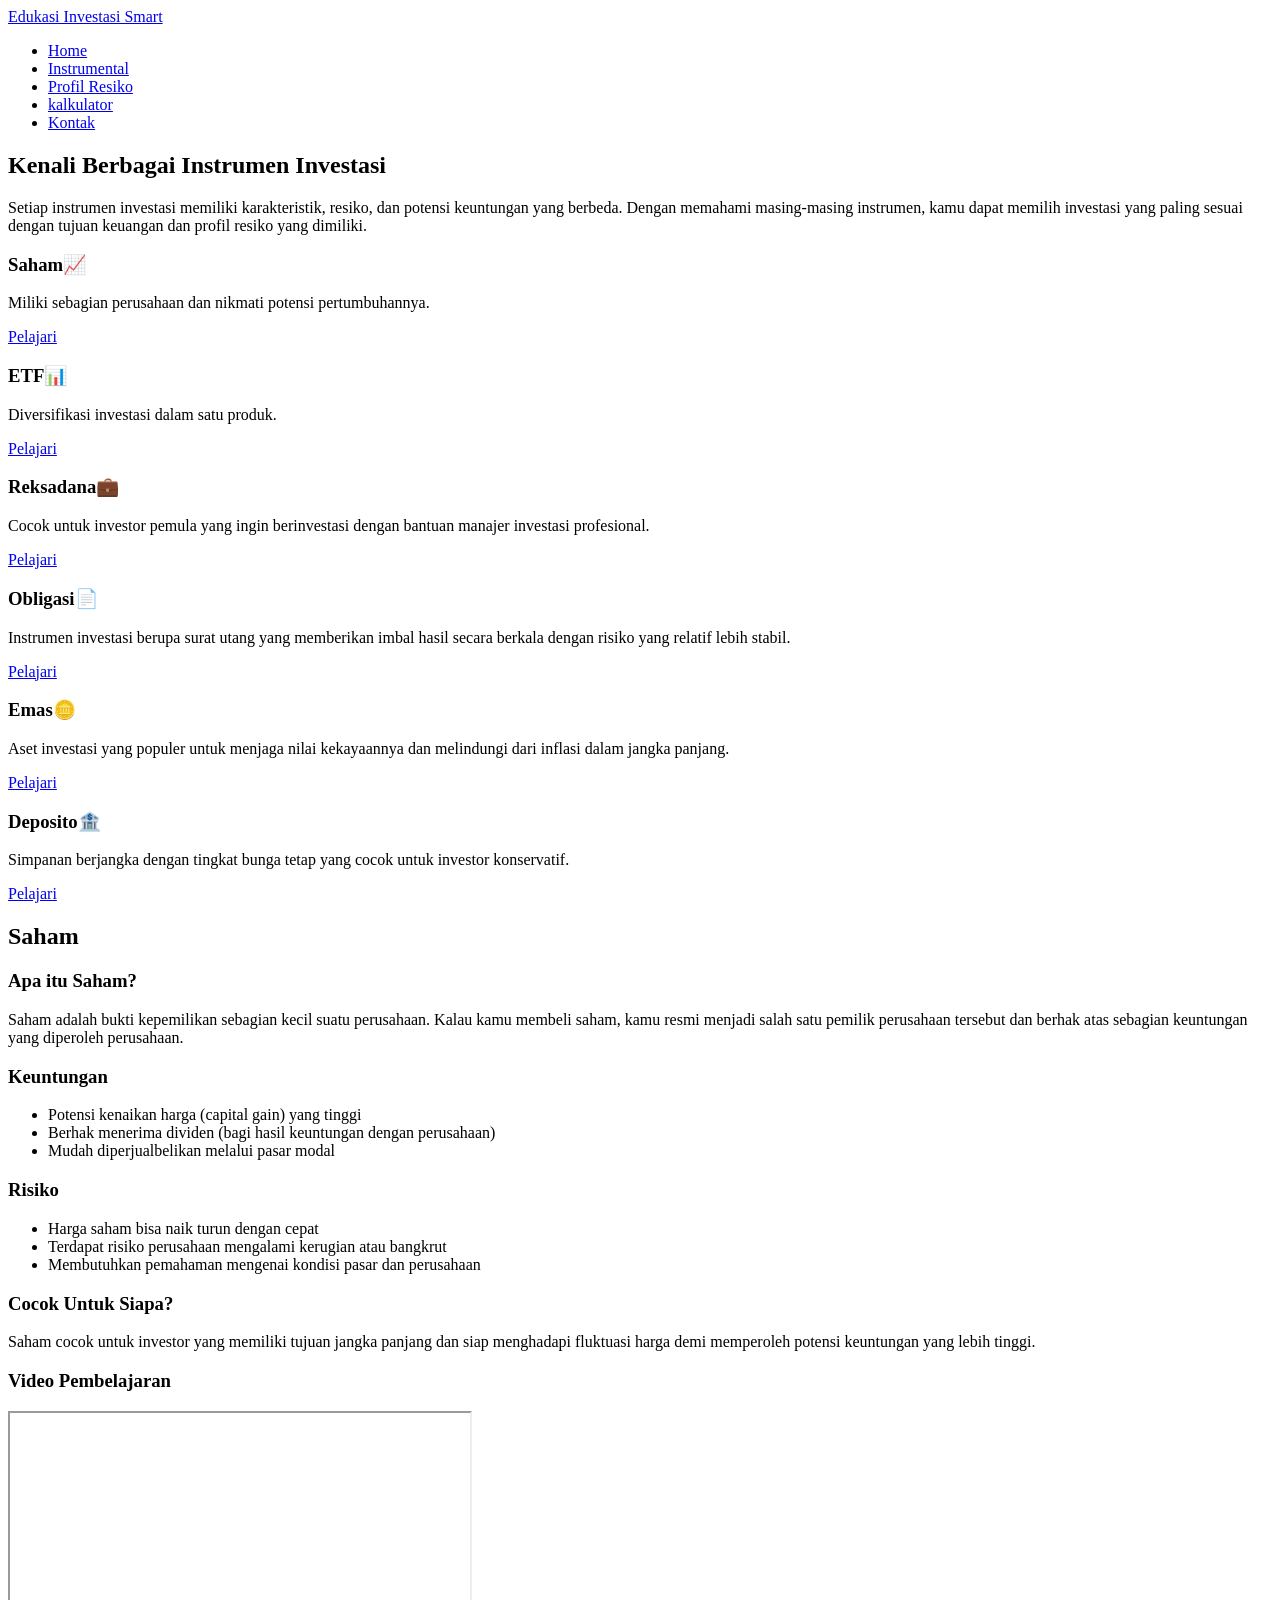
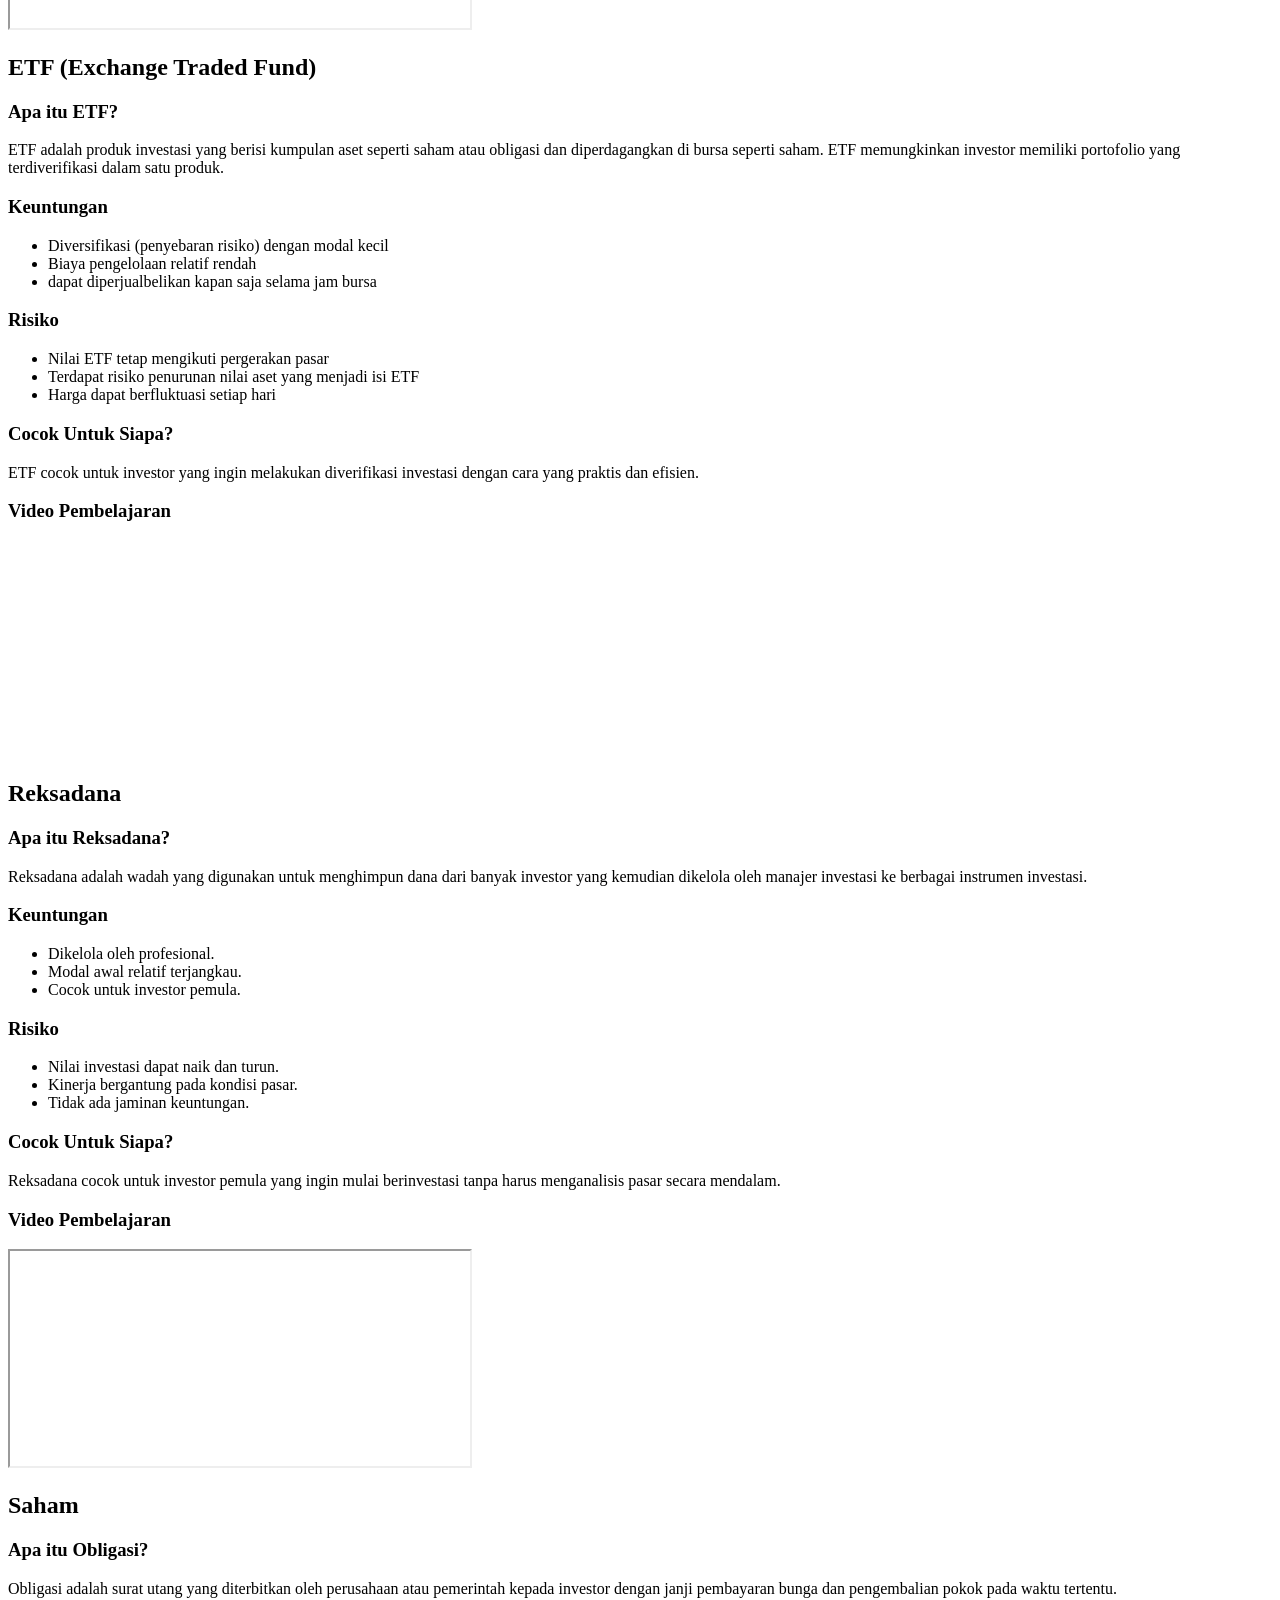
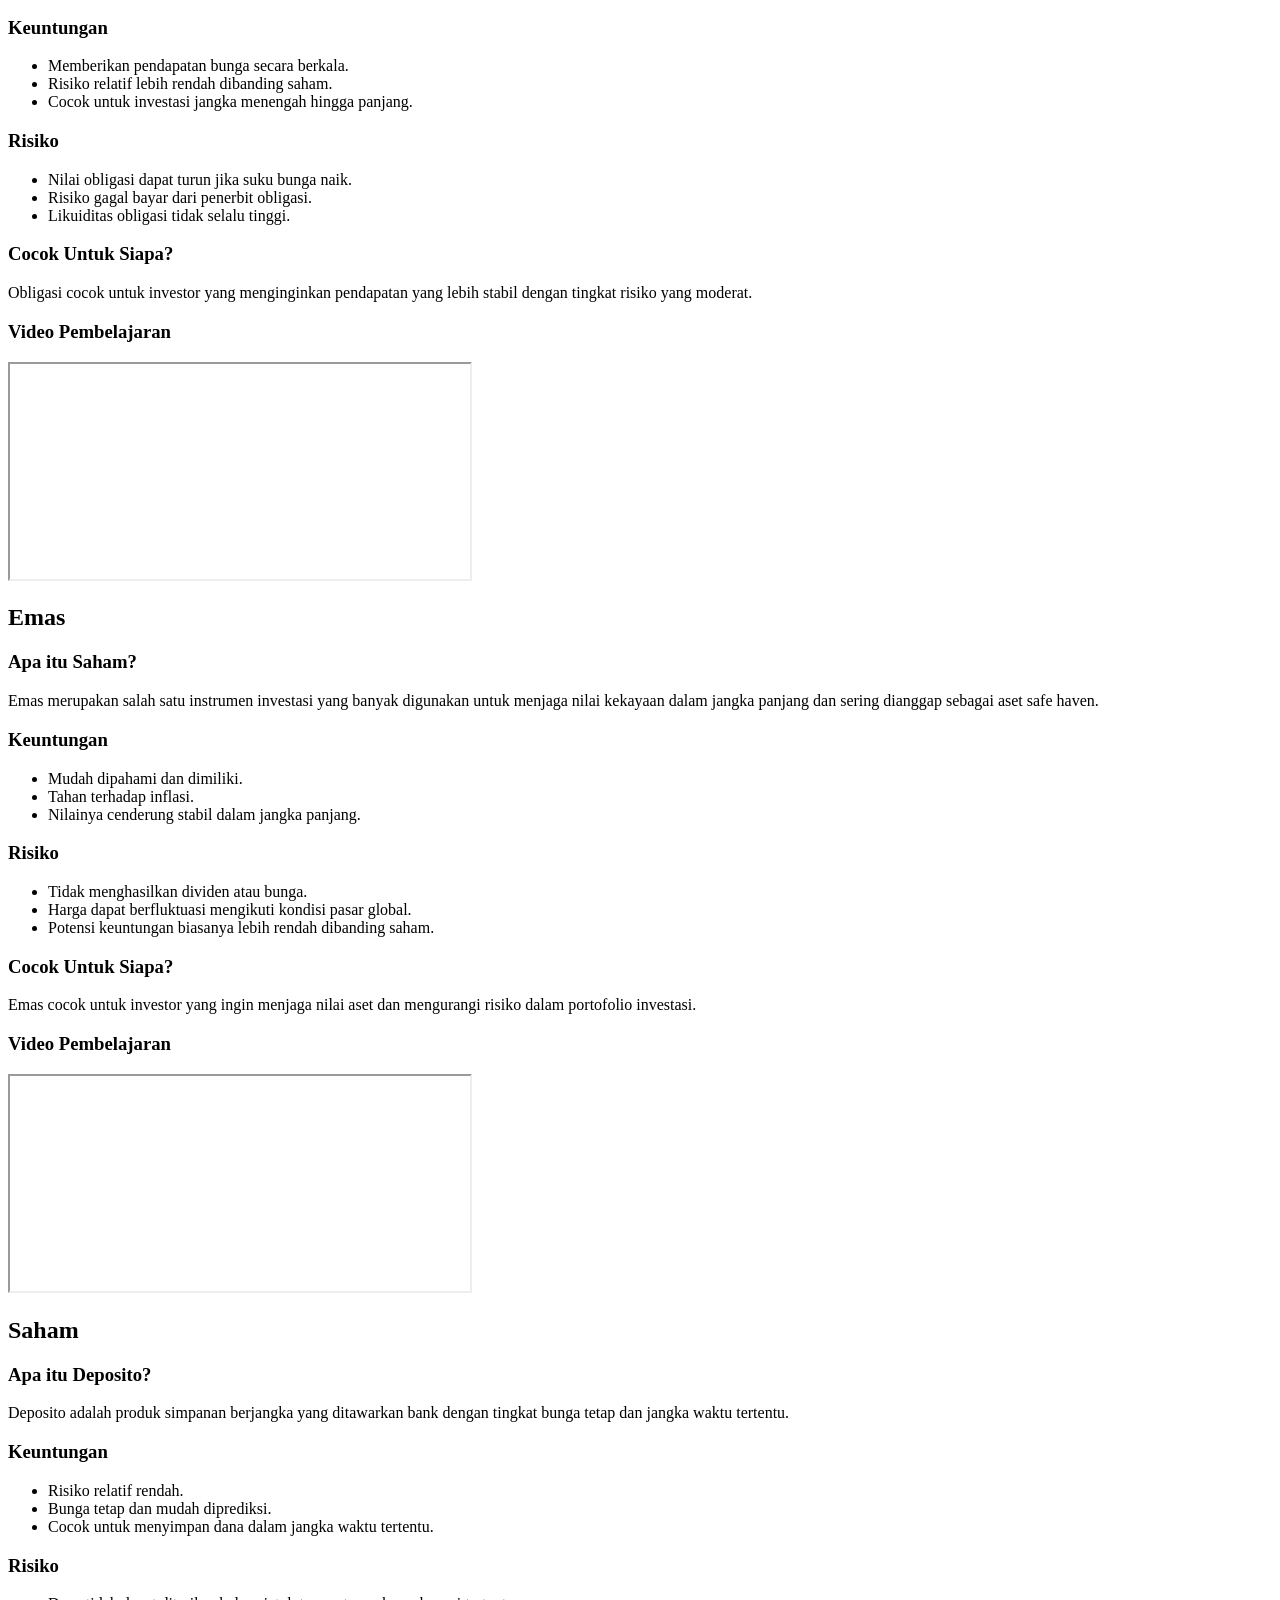
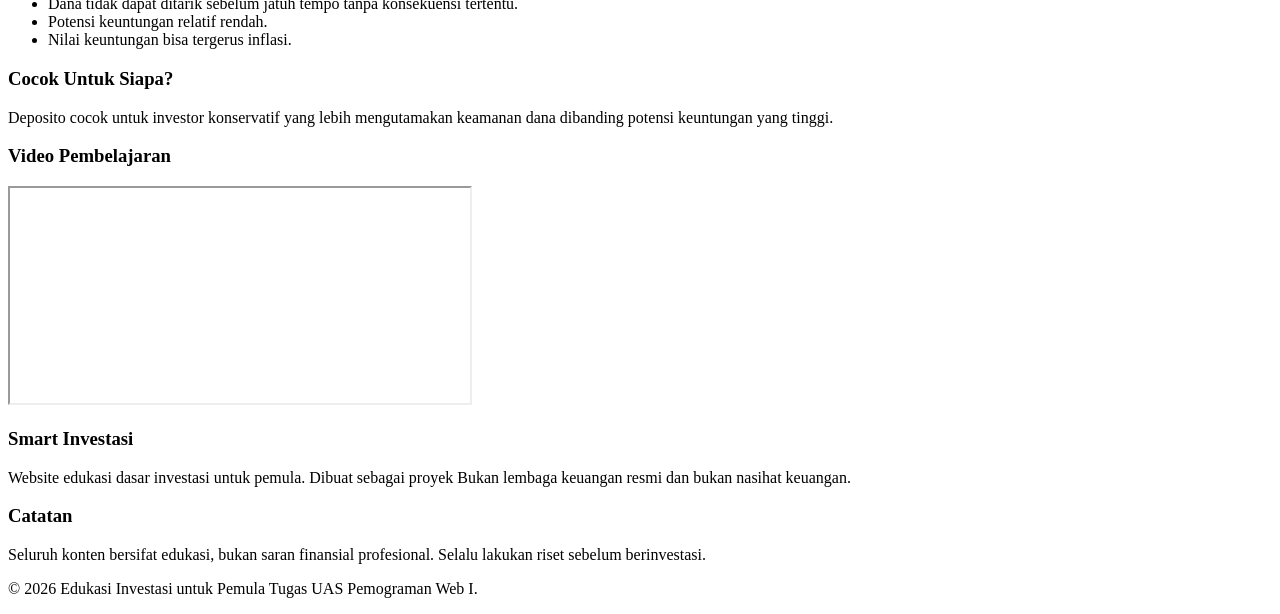
==== instrumen.html @ 94adc927 "Add files via upload" ====
<!DOCTYPE html>
<html lang="en">
<head>
    <meta charset="UTF-8">
    <meta name="viewport" content="width=device-width, initial-scale=1.0">
    <title>Investasi Dari Nol</title>
    <link rel="stylesheet" href="CSS/stayls.css">
</head>
</head>
<body>
    <!-- ========================================= -->
    <!-- NAVBAR (MENU NAVIGASI) -->
    <!-- ==========================================-->
     <nav class="navigasi">
        <div class="isi-navigasi">
            <a class="logo" href="index.html">Edukasi Investasi Smart</a>
            <ul>
                <li><a href="index.html">Home</a></li>
                <li><a href="instrumen.html">Instrumental</a></li>
                <li><a href="profilresiko.html">Profil Resiko</a></li>
                <li><a href="kalkulator.html">kalkulator</a></li>
                <li><a href="kontak.html">Kontak</a></li>
            </ul>
        </div>
     </nav>

    <section class="instrumen">
    <h1 >Kenali Berbagai Instrumen Investasi</h1>

    <p>
        Setiap instrumen investasi memiliki karakteristik, resiko,
        dan potensi keuntungan yang berbeda. Dengan memahami masing-masing
        instrumen, kamu dapat memilih investasi yang paling sesuai dengan tujuan 
        keuangan dan profil resiko yang dimiliki.
    </p>
    
    <!-- =============================================== -->
    <!-- KOTAK INTRUMEN -->
    <!-- =============================================== -->
    
    <div class="kotak-pengertian">
        <div class="card">
            <h3>Saham📈</h3>
            <p>Miliki sebagian perusahaan dan nikmati potensi pertumbuhannya.</p>
            <a href="#detail-saham" class="tautan-pengertian">Pelajari</a>
        </div>
        <div class="card">
            <h3>ETF📊</h3>
            <p>Diversifikasi investasi dalam satu produk.</p>
            <a href="#detail-etf">Pelajari</a>
        </div>
        <div class="card">
            <h3>Reksadana💼</h3>
            <p>Cocok untuk investor pemula yang ingin berinvestasi
                dengan bantuan manajer investasi profesional.</p>
            <a href="#detail-reksadana">Pelajari</a>
        </div>
        <div class="card">
            <h3>Obligasi📄</h3>
            <p>Instrumen investasi berupa surat utang yang
                memberikan imbal hasil secara berkala dengan risiko 
                yang relatif lebih stabil.
            </p>
            <a href="#detail-obligasi">Pelajari</a>
        </div>
        <div class="card">
            <h3>Emas🪙</h3>
            <p>Aset investasi yang populer untuk menjaga nilai 
                kekayaannya dan melindungi dari inflasi 
                dalam jangka panjang.
            </p>
            <a href="#detail-emas">Pelajari</a>
        </div>
        <div class="card">
            <h3>Deposito🏦</h3>
            <p>Simpanan berjangka dengan tingkat bunga tetap yang cocok 
                untuk investor konservatif.
            </p>
            <a href="#detail-deposito">Pelajari</a>
        </div>
    </div>
    </section>

    <!-- ============================================= -->
    <!-- PENGERTIAN INSTRUMEN -->
    <!-- ============================================= -->

<section id="detail-saham">
    <div class="detail">
    <h2>Saham</h2>
        <h3>Apa itu Saham?</h3>
            <p>Saham adalah bukti kepemilikan sebagian kecil suatu perusahaan. 
                Kalau kamu membeli saham, kamu resmi menjadi salah satu 
                pemilik perusahaan tersebut dan berhak atas
                sebagian keuntungan yang diperoleh perusahaan.</p>
        <h3>Keuntungan</h3>
            <ul>
                <li>Potensi kenaikan harga (capital gain) yang tinggi</li>
                <li>Berhak menerima dividen (bagi hasil keuntungan dengan perusahaan)</li>
                <li>Mudah diperjualbelikan melalui pasar modal</li>
             </ul>
         <h3>Risiko</h3>
            <ul>
                <li>Harga saham bisa naik turun dengan cepat</li>
                <li>Terdapat risiko perusahaan mengalami kerugian atau bangkrut</li>
                <li>Membutuhkan pemahaman mengenai kondisi pasar dan perusahaan</li>
            </ul>
        <h3>Cocok Untuk Siapa?</h3>
            <p>Saham cocok untuk investor yang memiliki tujuan jangka panjang dan 
                siap menghadapi fluktuasi harga demi memperoleh potensi keuntungan yang lebih tinggi.</p>
        <h3>Video Pembelajaran</h3>
            <iframe
                width="460"
                height="215"
                src="https://www.youtube.com/embed/uGzToPCX8nU"
                title="Video Saham"
                allowfullscreen>
            </iframe>
    </div>
</section>

<section id="detail-etf">
    <h2>ETF (Exchange Traded Fund)</h2>
        <h3>Apa itu ETF?</h3>
            <p>ETF adalah produk investasi yang berisi kumpulan aset seperti saham 
                atau obligasi dan diperdagangkan di bursa seperti saham. 
                ETF memungkinkan investor memiliki portofolio yang 
                terdiverifikasi dalam satu produk.</p>
        <h3>Keuntungan</h3>
            <ul>
                <li>Diversifikasi (penyebaran risiko) dengan modal kecil</li>
                <li>Biaya pengelolaan relatif rendah</li>
                <li>dapat diperjualbelikan kapan saja selama jam bursa</li>
             </ul>
         <h3>Risiko</h3>
            <ul>
                <li>Nilai ETF tetap mengikuti pergerakan pasar</li>
                <li>Terdapat risiko penurunan nilai aset yang menjadi isi ETF</li>
                <li>Harga dapat berfluktuasi setiap hari</li>
            </ul>
        <h3>Cocok Untuk Siapa?</h3>
            <p>ETF cocok untuk investor yang ingin melakukan diverifikasi 
                investasi dengan cara yang praktis dan efisien.</p>
        <h3>Video Pembelajaran</h3>
            <iframe
                width="460"
                height="215"
                src="https://www.youtube.com/embed/EfP08PP8Mps"
                title="YouTube video player"
                frameborder="0"
                allowfullscreen>
            </iframe>
</section>

<section id="detail-reksadana">
    <h2>Reksadana</h2>
        <h3>Apa itu Reksadana?</h3>
            <p>Reksadana adalah wadah yang digunakan untuk menghimpun dana dari banyak
                investor yang kemudian dikelola oleh manajer investasi ke berbagai
                 instrumen investasi.</p>
        <h3>Keuntungan</h3>
            <ul>
                <li>Dikelola oleh profesional.</li>
                <li>Modal awal relatif terjangkau.</li>
                <li>Cocok untuk investor pemula.</li>
             </ul>
         <h3>Risiko</h3>
            <ul>
                <li>Nilai investasi dapat naik dan turun.</li>
                <li>Kinerja bergantung pada kondisi pasar.</li>
                <li>Tidak ada jaminan keuntungan.</li>
            </ul>
        <h3>Cocok Untuk Siapa?</h3>
            <p>Reksadana cocok untuk investor pemula yang ingin mulai berinvestasi tanpa harus menganalisis pasar secara mendalam.</p>
        <h3>Video Pembelajaran</h3>
            <iframe
                 width="460"
                height="215"
                src="https://www.youtube.com/embed/ySolMNPZm7s"
                title="Video Saham"
                allowfullscreen>
            </iframe>
</section>

<section id="detail-obligasi">
    <h2>Saham</h2>
        <h3>Apa itu Obligasi?</h3>
            <p>Obligasi adalah surat utang yang diterbitkan oleh perusahaan atau pemerintah kepada investor dengan janji pembayaran bunga dan pengembalian pokok pada waktu tertentu.</p>
        <h3>Keuntungan</h3>
            <ul>
                <li>Memberikan pendapatan bunga secara berkala.</li>
                <li>Risiko relatif lebih rendah dibanding saham.</li>
                <li>Cocok untuk investasi jangka menengah hingga panjang.</li>
             </ul>
         <h3>Risiko</h3>
            <ul>
                <li>Nilai obligasi dapat turun jika suku bunga naik.</li>
                <li>Risiko gagal bayar dari penerbit obligasi.</li>
                <li>Likuiditas obligasi tidak selalu tinggi.</li>
            </ul>
        <h3>Cocok Untuk Siapa?</h3>
            <p>Obligasi cocok untuk investor yang menginginkan pendapatan yang lebih stabil dengan tingkat risiko yang moderat.</p>
        <h3>Video Pembelajaran</h3>
            <iframe
                width="460"
                height="215"
                src="https://www.youtube.com/embed/_yD-iNUXoxI"
                title="Video Saham"
                allowfullscreen>
            </iframe>
</section>

<section id="detail-Emas">
    <h2>Emas</h2>
        <h3>Apa itu Saham?</h3>
            <p>Emas merupakan salah satu instrumen investasi yang banyak digunakan untuk menjaga nilai kekayaan dalam jangka panjang dan sering dianggap sebagai aset safe haven.</p>
        <h3>Keuntungan</h3>
            <ul>
                <li>Mudah dipahami dan dimiliki.</li>
                <li>Tahan terhadap inflasi.</li>
                <li>Nilainya cenderung stabil dalam jangka panjang.</li>
             </ul>
         <h3>Risiko</h3>
            <ul>
                <li>Tidak menghasilkan dividen atau bunga.</li>
                <li>Harga dapat berfluktuasi mengikuti kondisi pasar global.</li>
                <li>Potensi keuntungan biasanya lebih rendah dibanding saham.</li>
            </ul>
        <h3>Cocok Untuk Siapa?</h3>
            <p>Emas cocok untuk investor yang ingin menjaga nilai aset dan mengurangi risiko dalam portofolio investasi.</p>
        <h3>Video Pembelajaran</h3>
            <iframe
                width="460"
                height="215"
                src="https://www.youtube.com/embed/Uc8MVWQ_o2I"
                title="Video Saham"
                allowfullscreen>
            </iframe>
</section>

<section id="detail-deposito">
    <h2>Saham</h2>
        <h3>Apa itu Deposito?</h3>
            <p>Deposito adalah produk simpanan berjangka yang ditawarkan bank dengan tingkat bunga tetap dan jangka waktu tertentu.</p>
        <h3>Keuntungan</h3>
            <ul>
                <li>Risiko relatif rendah.</li>
                <li>Bunga tetap dan mudah diprediksi.</li>
                <li>Cocok untuk menyimpan dana dalam jangka waktu tertentu.</li>
             </ul>
         <h3>Risiko</h3>
            <ul>
                <li>Dana tidak dapat ditarik sebelum jatuh tempo tanpa konsekuensi tertentu.</li>
                <li>Potensi keuntungan relatif rendah.</li>
                <li>Nilai keuntungan bisa tergerus inflasi.</li>
            </ul>
        <h3>Cocok Untuk Siapa?</h3>
            <p>Deposito cocok untuk investor konservatif yang lebih mengutamakan keamanan dana dibanding potensi keuntungan yang tinggi.</p>
        <h3>Video Pembelajaran</h3>
            <iframe
                width="460"
                height="215"
                src="https://www.youtube.com/embed/VFoRFzoprfM"
                title="Video Saham"
                allowfullscreen>
            </iframe>
</section>

     <!-- ================================================= -->
     <!-- FOOTER (Bagian Bawah Website)-->
     <!-- ================================================= -->

     <footer class="footer-area">
    <div class="wadah">
      <div class="grid-2">
        <div>
          <h3 class="judul-footer">Smart Investasi</h3>
          <p class="teks-footer">
            Website edukasi dasar investasi untuk pemula. Dibuat sebagai proyek
            Bukan lembaga keuangan resmi dan bukan nasihat keuangan.
          </p>
        </div>
        <div>
          <h3 class="judul-footer">Catatan</h3>
          <p class="teks-footer">
            Seluruh konten bersifat edukasi, bukan saran finansial profesional.
            Selalu lakukan riset sebelum berinvestasi.
          </p>
        </div>
      </div>
      <div class="footer-bawah">
        <p>&copy; 2026 Edukasi Investasi untuk Pemula
            Tugas UAS Pemograman Web I. 
        </p>
      </div>
    </div>
  </footer>
</body>
</html>
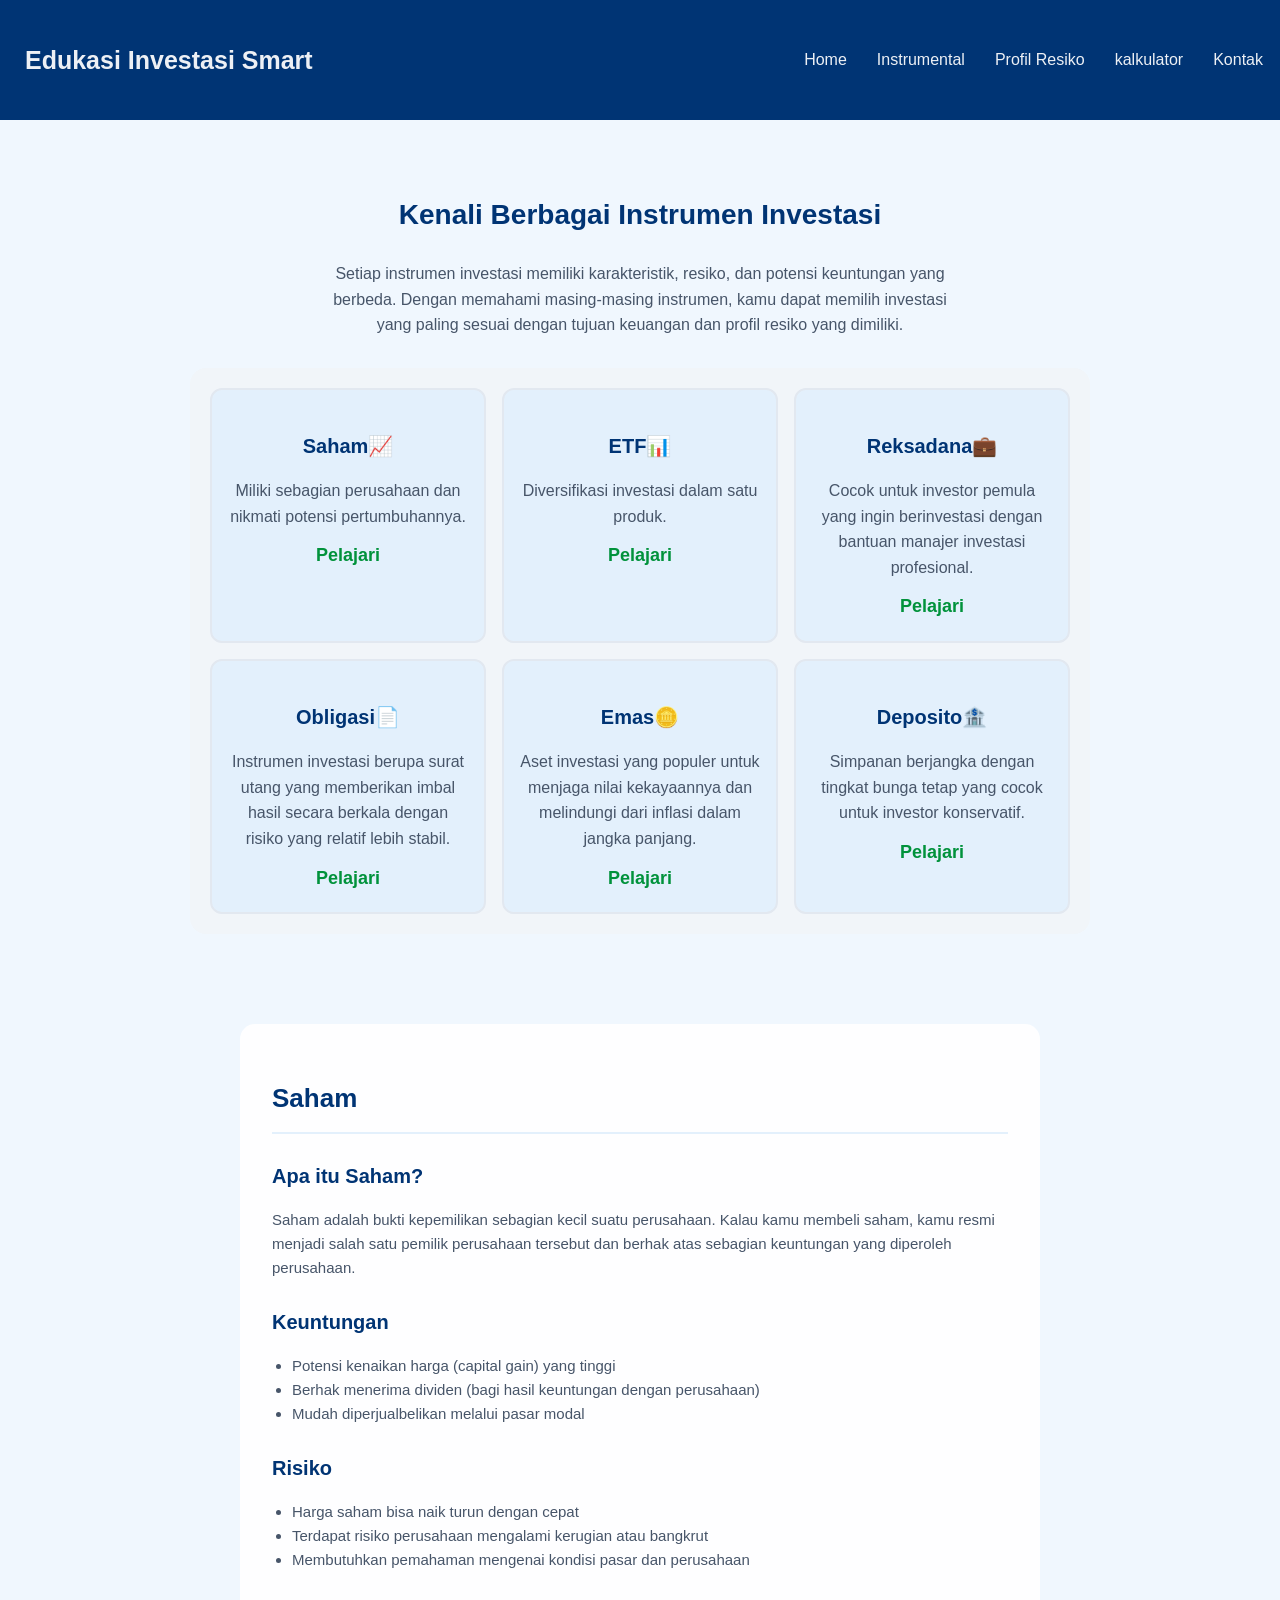
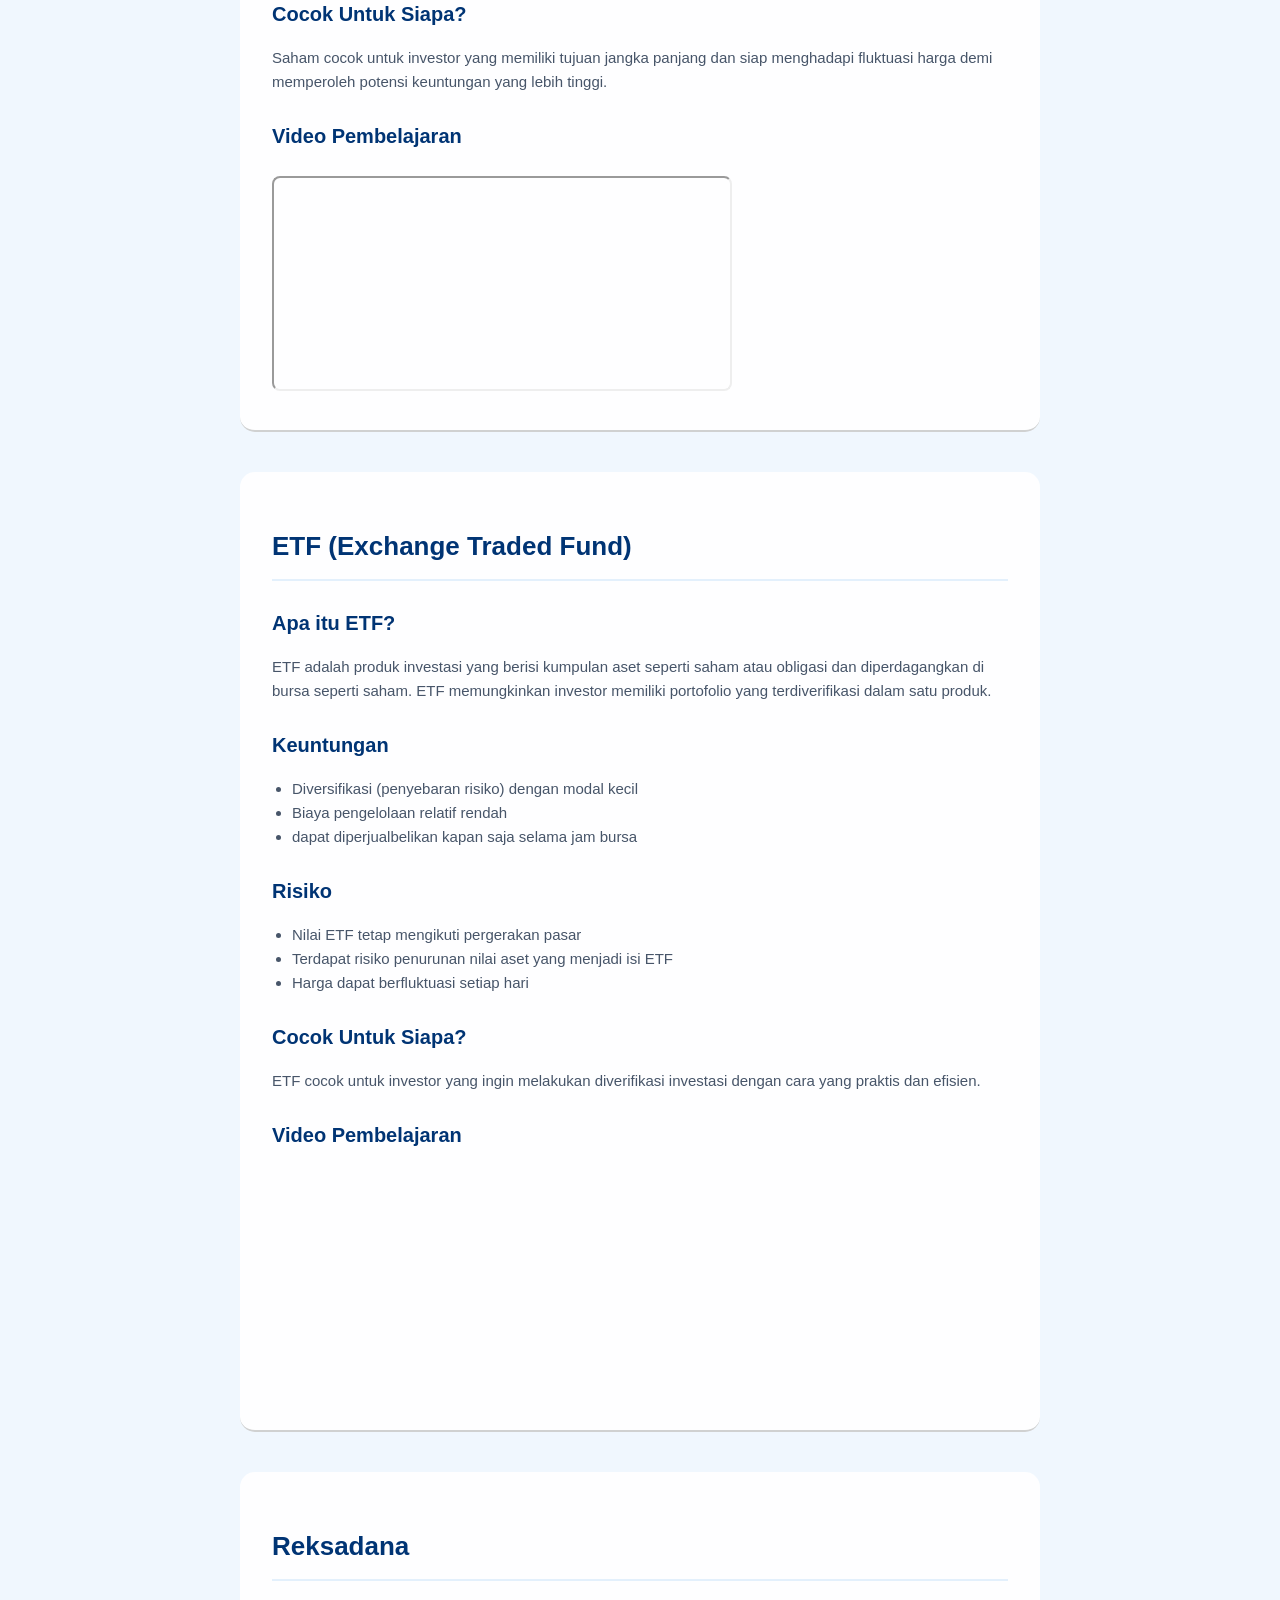
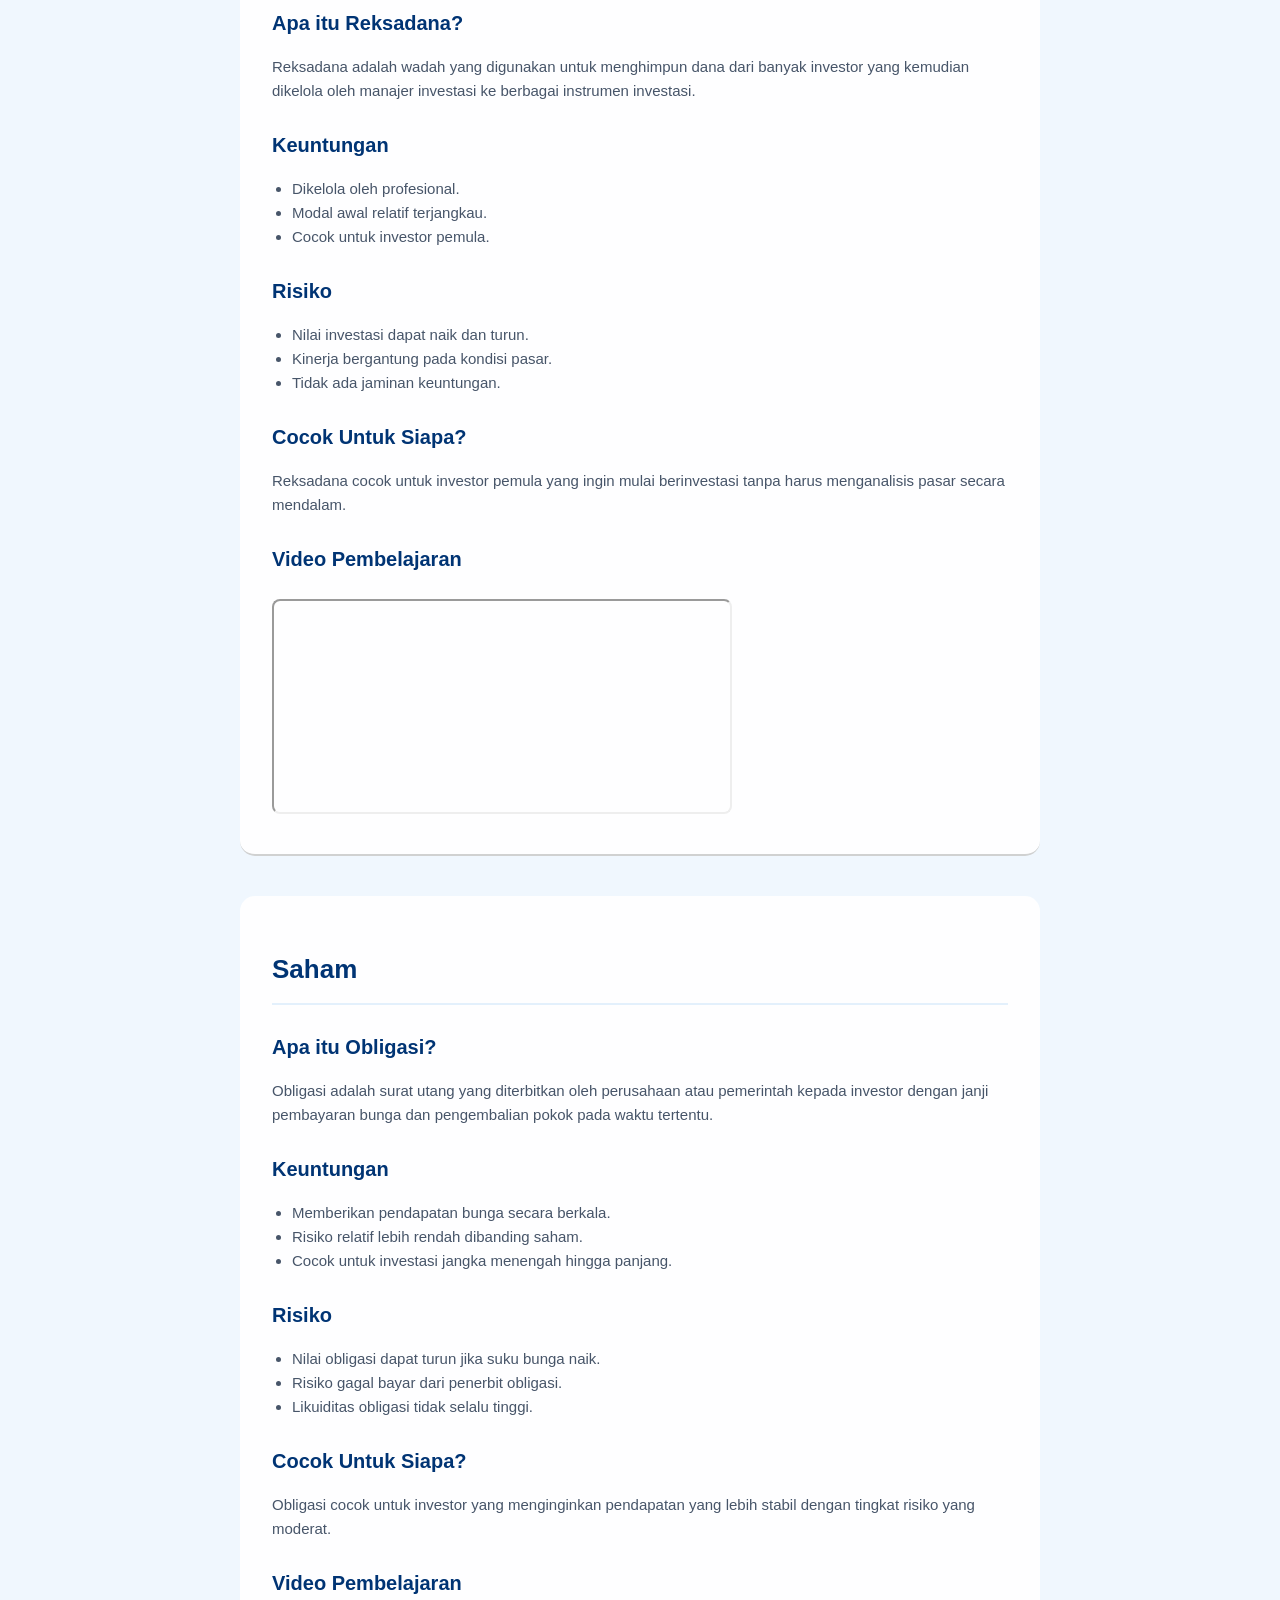
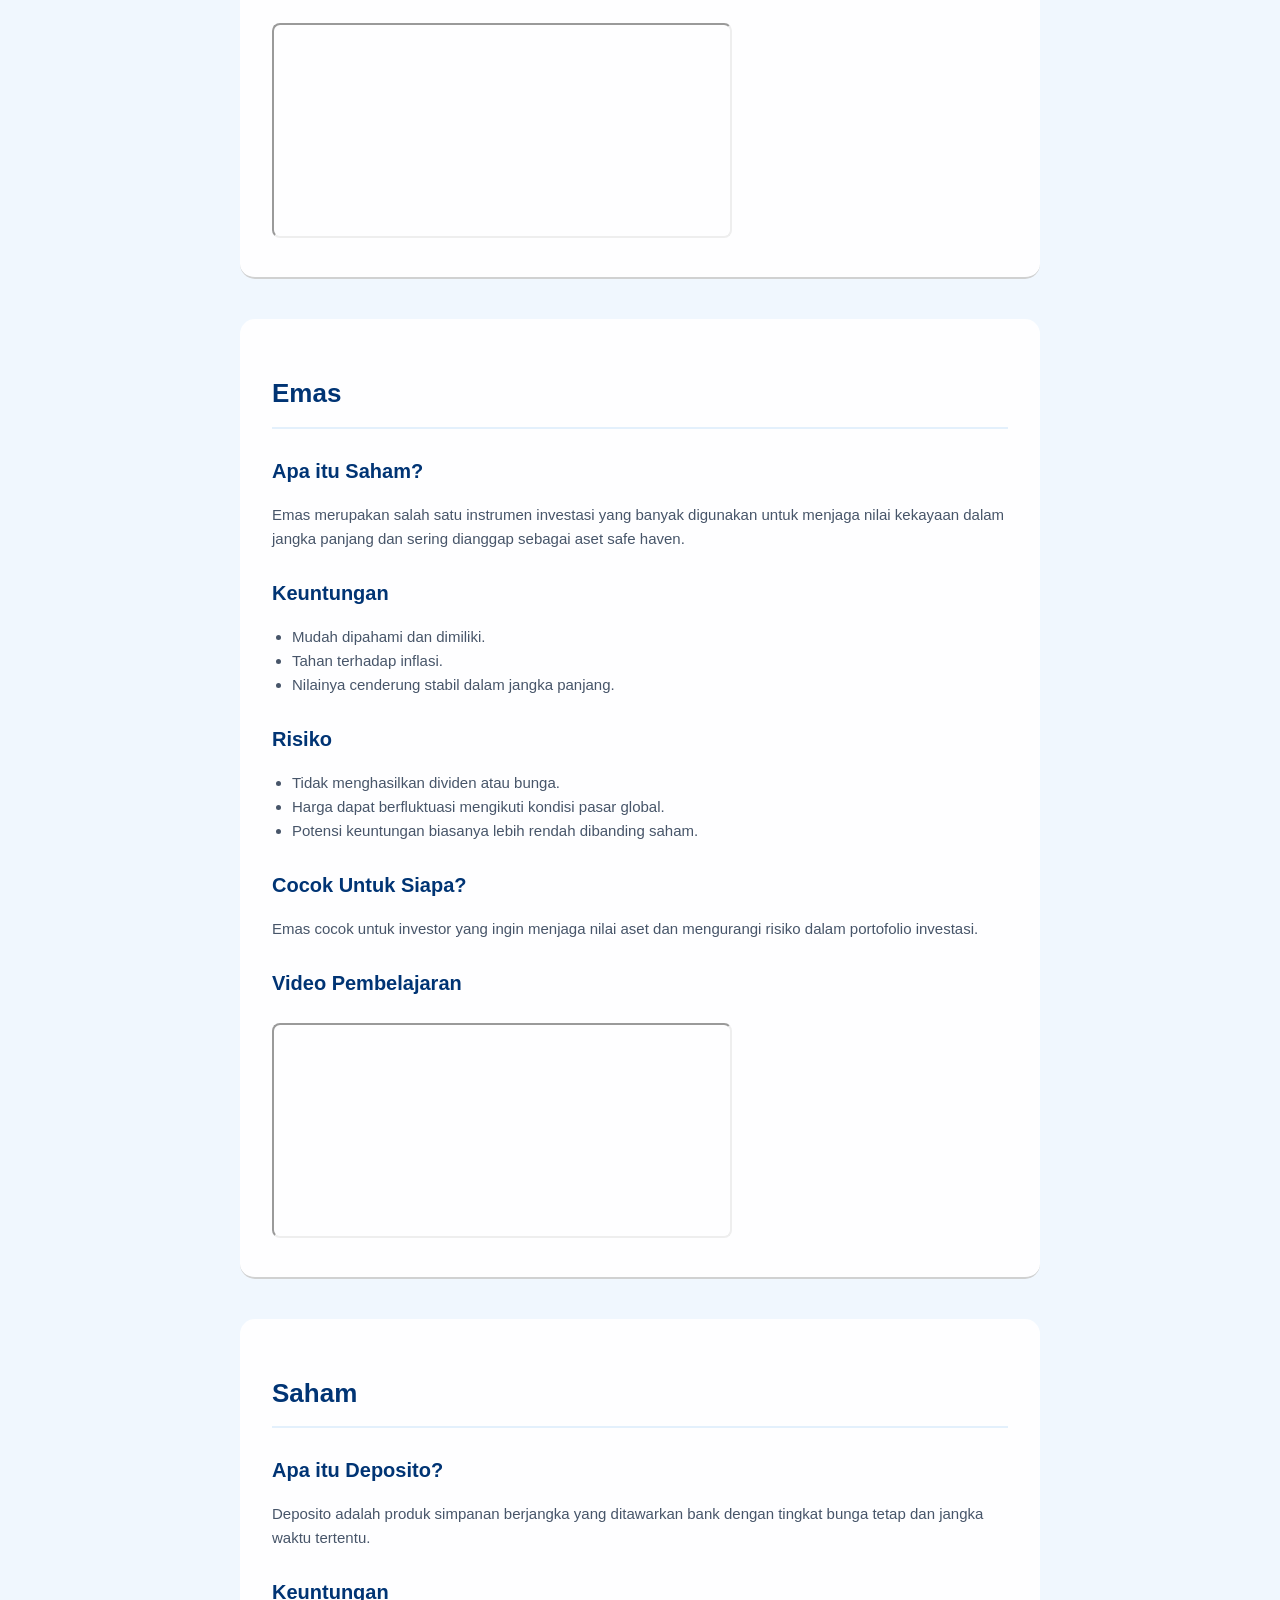
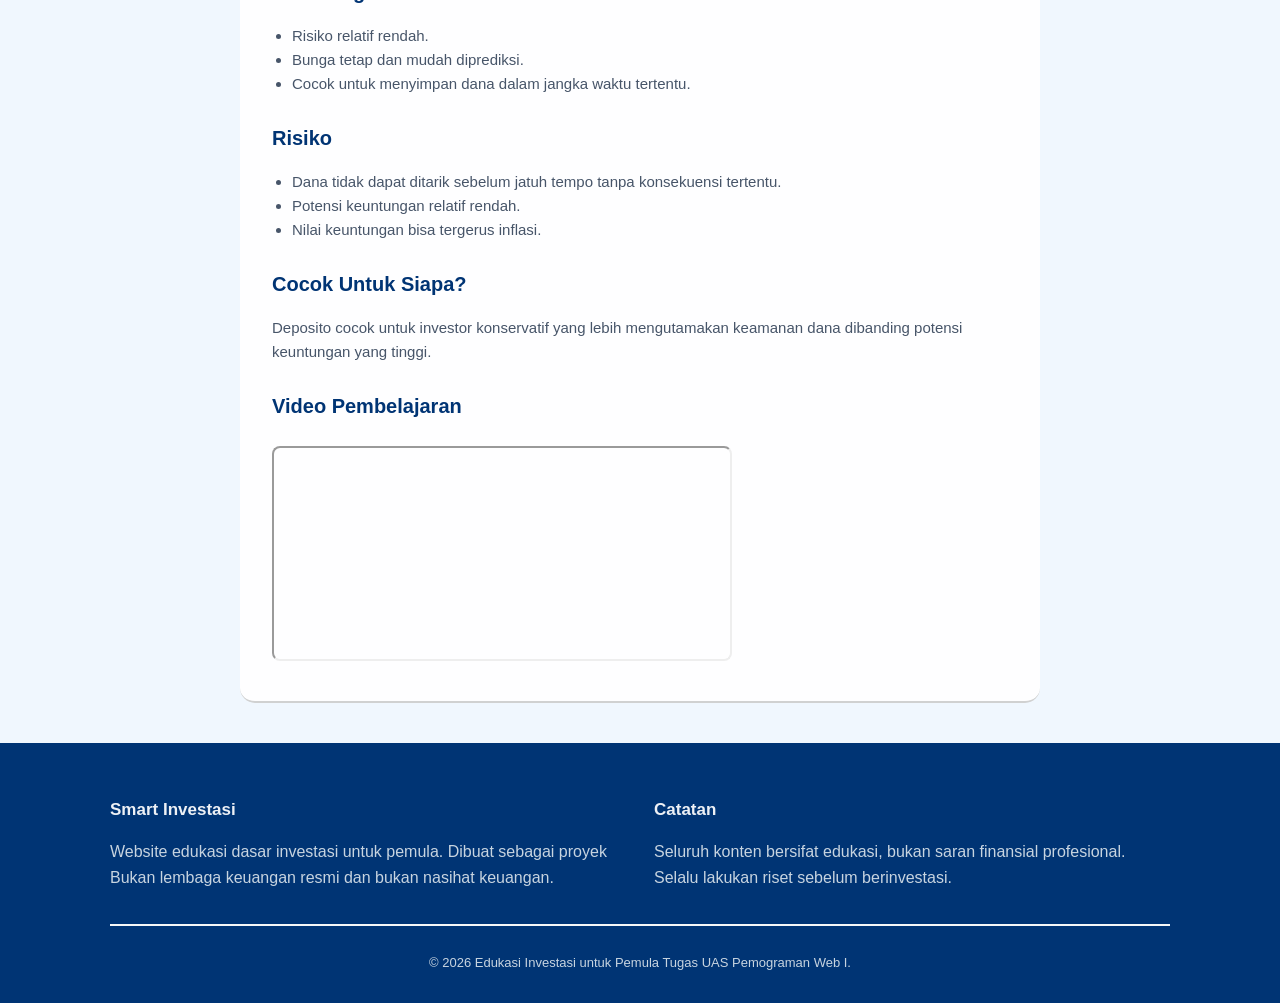
==== commit e781edaa: "Update instrumen.html" ====
--- a/instrumen.html
+++ b/instrumen.html
@@ -4,7 +4,7 @@
     <meta charset="UTF-8">
     <meta name="viewport" content="width=device-width, initial-scale=1.0">
     <title>Investasi Dari Nol</title>
-    <link rel="stylesheet" href="CSS/stayls.css">
+    <link rel="stylesheet" href="stayls.css">
 </head>
 </head>
 <body>
@@ -296,4 +296,4 @@
     </div>
   </footer>
 </body>
-</html>+</html>
--- a/stayls.css
+++ b/stayls.css
@@ -0,0 +1,614 @@
+/* =========================================================
+   CSS SEDERHANA UNTUK WEBSITE EDUKASI INVESTASI
+   File ini dipakai bareng oleh semua halaman (index, instrumen,
+   profilresiko, kontak, kalkulator)
+   ========================================================= */
+ 
+/* =========================================================
+   WARNA & PENGATURAN DASAR
+   ========================================================= */
+:root {
+  --biru-tua: #003474;
+  --hijau: #01923b;
+  --putih: #ffffffed;
+  --biru-terang: #e3f0fc;
+  --abu-teks: #475569;
+  --abu-terang: #f8fafc; /* sebelumnya kepake tapi belum pernah didefinisikan */
+  --garis: #d0d1d1;
+}
+ 
+* {
+  box-sizing: border-box;
+}
+ 
+body {
+  font-family: Arial, Helvetica, sans-serif;
+  color: #1a1a1a;
+  margin: 0;
+  line-height: 1.6;
+  background-color: #f0f7fe;
+}
+ 
+/* Banyak dipake di banyak section */
+.wadah {
+  max-width: 1100px;
+  margin: 0 auto;
+  padding: 0 20px;
+}
+ 
+/* =========================================================
+   NAVBAR
+   ========================================================= */
+.navigasi {
+  background-color: var(--biru-tua);
+  padding: 15px 0;
+}
+ 
+.isi-navigasi {
+  display: flex;
+  align-items: center;
+  justify-content: space-between;
+  gap: 5px;
+  padding: 5px 5px;
+}
+ 
+.logo {
+  color: var(--putih);
+  font-size: 25px;
+  font-weight: bold;
+  text-decoration: none;
+  padding: 20px;
+}
+ 
+.navigasi ul {
+  display: flex;
+  flex-wrap: wrap;
+  list-style: none;
+  margin: 0;
+  padding: 0;
+  gap: 6px;
+}
+ 
+.navigasi ul a {
+  color: var(--putih);
+  text-decoration: none;
+  padding: 8px 12px;
+  display: block;
+}
+ 
+.navigasi ul a:hover {
+  color: #fafa04;
+}
+ 
+/* ========================================================
+   HERO (BANNER UTAMA DI HOME)
+   ======================================================== */
+.hero {
+  background-color: var(--biru-tua);
+  color: #fcfcfa;
+  padding: 70px 0;
+  text-align: center;
+}
+ 
+.wadah-hero {
+  max-width: 700px;
+  margin: 0 auto;
+  padding: 0 20px;
+}
+ 
+.judul-hero {
+  font-size: 36px;
+  font-weight: bold;
+  margin-bottom: 16px;
+}
+ 
+.deskripsi-hero {
+  font-size: 17px;
+  color: #d7e2ec;
+  margin-bottom: 26px;
+}
+ 
+.button-belajar {
+  display: inline-block;
+  background-color: var(--hijau);
+  color: var(--putih);
+  padding: 12px 26px;
+  border-radius: 6px;
+  text-decoration: none;
+  font-weight: bold;
+}
+ 
+/* =========================================================
+   SECTION PENGERTIAN INVESTASI (DI HOME)
+   ========================================================= */
+.pengertian {
+  padding: 50px 0;
+  background-color: var(--abu-terang);
+}
+ 
+.judul-pengertian {
+  font-size: 26px;
+  font-weight: bold;
+  color: var(--biru-tua);
+  text-align: center;
+  margin-bottom: 20px;
+}
+ 
+.kotak-investasi {
+  background-color: var(--putih);
+  border: 2px solid var(--garis);
+  border-radius: 10px;
+  padding: 28px;
+  max-width: 700px;
+  margin: 0 auto;
+  display: flex;
+  flex-direction: column;
+  align-items: center;
+  text-align: center;
+}
+ 
+/* dulu nama selector-nya salah ketik (.kotak-pengertian p),
+   makanya paragraf di box "Apa itu Investasi" nggak pernah kestyle */
+.kotak-investasi p {
+  color: var(--abu-teks);
+  margin-bottom: 16px;
+}
+ 
+.tautan-pengertian {
+  color: var(--hijau);
+  font-weight: bold;
+  text-decoration: none;
+}
+ 
+.tautan-pengertian:hover {
+  text-decoration: underline;
+}
+ 
+/* =========================================================
+   SECTION FITUR (KARTU PREVIEW DI HOME)
+   ========================================================= */
+.fitur {
+  padding: 30px 0;
+}
+ 
+/* .judul-section dipakai berulang di banyak halaman sebagai judul section */
+.judul-section {
+  font-size: 26px;
+  font-weight: bold;
+  color: var(--biru-tua);
+  text-align: center;
+  margin-bottom: 10px;
+}
+ 
+/* .deskripsi dipakai untuk subjudul section (di bawah judul-section)
+   MAUPUN teks di dalam card-fitur, jadi disatuin biar nggak tabrakan */
+.deskripsi {
+  text-align: center;
+  color: var(--abu-teks);
+  max-width: 600px;
+  margin: 0 auto 30px auto;
+  word-wrap: break-word;
+}
+ 
+/* .grid-4 = kartu tersusun otomatis 4 kolom di layar besar */
+.grid-4 {
+  display: grid;
+  grid-template-columns: repeat(auto-fit, minmax(220px, 1fr));
+  gap: 20px;
+  max-width: 1100px;
+  margin: 0 auto;
+  padding: 0 20px;
+}
+ 
+.card-fitur {
+  background-color: var(--putih);
+  border: 2px solid var(--garis);
+  border-radius: 30px;
+  padding: 24px;
+  text-align: center;
+}
+ 
+.judul-card {
+  font-size: 18px;
+  font-weight: bold;
+  color: var(--biru-tua);
+  margin-bottom: 8px;
+}
+ 
+.tautan-fitur {
+  color: var(--hijau);
+  font-weight: bold;
+  text-decoration: none;
+}
+ 
+.tautan-fitur:hover {
+  text-decoration: underline;
+}
+ 
+/* ==========================================================
+   HALAMAN INSTRUMEN
+   ========================================================== */
+.instrumen {
+  max-width: 1000px;
+  margin: 0 auto;
+  padding: 50px 20px;
+  text-align: center;
+}
+ 
+.instrumen h1 {
+  color: var(--biru-tua);
+  font-size: 28px;
+}
+ 
+.instrumen > p {
+  color: var(--abu-teks);
+  max-width: 650px;
+  margin: 12px auto 30px auto;
+}
+ 
+/* .kotak-pengertian = daftar kartu ringkasan 6 instrumen di bagian atas halaman */
+.kotak-pengertian {
+  display: grid;
+  grid-template-columns: repeat(3, 1fr);
+  gap: 16px; /* Jarak antar kartu */
+  max-width: 900px;
+  margin: 0 auto;
+  padding: 20px;
+  background-color: #f1f5f9;
+  border-radius: 16px;
+}
+ 
+.card {
+  background-color: var(--biru-terang);
+  border: 2px solid #e2e8f0;
+  border-radius: 12px;
+  padding: 20px 16px;
+  text-align: center;
+}
+ 
+.card h3 {
+  font-size: 20px;
+  margin-bottom: 8px;
+  color: var(--biru-tua);
+}
+ 
+.card p {
+  font-size: 16px;
+  color: var(--abu-teks);
+  margin-bottom: 12px;
+}
+ 
+.card a {
+  font-size: 18px;
+  color: var(--hijau);
+  font-weight: bold;
+  text-decoration: none;
+}
+ 
+.card a:hover {
+  text-decoration: underline;
+}
+ 
+/* Section detail tiap instrumen (id="detail-saham", dst) diberi
+lebar maksimal + garis pemisah antar section supaya rapi dibaca */
+section[id^="detail-"] {
+  max-width: 800px;
+  margin: 40px auto;
+  padding: 32px;
+  background-color: var(--putih);
+  border-bottom: 2px solid var(--garis);
+  border-radius: 15px;
+}
+ 
+section[id^="detail-"] h2 {
+  color: var(--biru-tua);
+  font-size: 26px;
+  font-weight: bold;
+  margin-bottom: 20px;
+  padding-bottom: 12px;
+  border-bottom: 2px solid var(--biru-terang);
+}
+ 
+section[id^="detail-"] h3 {
+  color: var(--biru-tua);
+  margin-top: 26px;
+  margin-bottom: 16px;
+  font-size: 20px;
+  font-weight: bold;
+  display: flex;
+  align-items: center;
+  gap: 8px;
+}
+ 
+section[id^="detail-"] p,
+section[id^="detail-"] li {
+  color: var(--abu-teks);
+  font-size: 15px;
+}
+ 
+section[id^="detail-"] ul {
+  padding-left: 20px;
+  margin-bottom: 16px;
+}
+ 
+section[id^="detail-"] iframe {
+  max-width: 100%;
+  border-radius: 8px;
+  margin-top: 8px;
+}
+ 
+/* =========================================================
+   HALAMAN PROFIL RISIKO: MANAJEMEN RISIKO
+  ========================================================== */
+.materi {
+  padding: 50px 0;
+}
+ 
+/* .grid-3 = kartu tersusun otomatis 3 kolom di layar besar */
+.grid-3 {
+  display: grid;
+  grid-template-columns: repeat(auto-fit, minmax(240px, 1fr));
+  gap: 20px;
+  padding: 10px;
+}
+ 
+.card-profilresiko {
+  background-color: var(--putih);
+  border: 2px solid var(--garis);
+  border-radius: 20px;
+  padding: 20px;
+  text-align: center;
+}
+ 
+.isi-card {
+  color: var(--abu-teks);
+}
+ 
+/* ========================================================
+   HALAMAN PROFIL RISIKO: QUIZ
+   ======================================================== */
+.quiz {
+  padding: 50px 0;
+}
+ 
+.judul-quiz {
+  color: var(--biru-tua);
+  text-align: center;
+}
+ 
+.deskripsi-quiz {
+  color: var(--abu-teks);
+  text-align: center;
+  padding-bottom: 12px;
+}
+ 
+.kartu-quiz {
+  background-color: var(--putih);
+  border: 2px solid var(--garis);
+  border-radius: 10px;
+  padding: 28px;
+  max-width: 650px;
+  margin: 0 auto;
+}
+ 
+.pertanyaan-quiz {
+  padding-bottom: 18px;
+  margin-bottom: 18px;
+  border-bottom: 1px solid var(--garis);
+}
+ 
+.teks-pertanyaan {
+  font-weight: bold;
+  color: var(--biru-tua);
+  margin-bottom: 8px;
+}
+ 
+.pilihan-radio {
+  display: flex;
+  align-items: center;
+  gap: 8px;
+  margin-bottom: 6px;
+  cursor: pointer;
+  color: var(--abu-teks);
+}
+ 
+.button-quiz {
+  background-color: var(--hijau);
+  color: var(--putih);
+  border: none;
+  border-radius: 6px;
+  padding: 12px 22px;
+  font-weight: bold;
+  cursor: pointer;
+  width: 100%;
+}
+ 
+.button-quiz:hover {
+  background-color: #17924b;
+}
+ 
+/* ==========================================================
+   HALAMAN KONTAK & KALKULATOR (form)
+   ========================================================== */
+.kalkulator {
+  padding: 50px 0;
+}
+ 
+.judul-kalkulator {
+  color: var(--biru-tua);
+  text-align: center;
+}
+ 
+.deskripsi-kalkulator {
+  color: var(--abu-teks);
+  text-align: center;
+}
+ 
+.hasil-kalkulator {
+  background-color: var(--biru-tua);
+  color: var(--putih);
+  border-radius: 10px;
+  padding: 26px;
+}
+ 
+.teks-hasil {
+  margin-bottom: 12px;
+  font-size: 20px;
+  font-weight: bold;
+  color: var(--putih);
+}
+ 
+/* .grid-2 = 2 kolom sejajar di layar besar, dipakai di footer dan kalkulator */
+.grid-2 {
+  display: grid;
+  grid-template-columns: repeat(auto-fit, minmax(300px, 1fr));
+  gap: 28px;
+}
+ 
+/* kotak form putih, dipakai bareng sama form kalkulator & form kontak */
+.form-kalkulator,
+.form-kontak {
+  background-color: var(--putih);
+  border: 1px solid var(--garis);
+  border-radius: 10px;
+  padding: 26px;
+}
+ 
+.grup-input {
+  margin-bottom: 16px;
+}
+ 
+.label-form {
+  display: block;
+  font-weight: bold;
+  color: var(--biru-tua);
+  margin-bottom: 6px;
+}
+ 
+.input-form {
+  width: 100%;
+  padding: 10px 12px;
+  border: 1px solid var(--garis);
+  border-radius: 6px;
+  font-size: 15px;
+  font-family: inherit;
+}
+ 
+.input-form:focus {
+  outline: none;
+  border-color: var(--hijau);
+}
+ 
+.btn-hitung {
+  background-color: var(--hijau);
+  color: var(--putih);
+  border: none;
+  border-radius: 6px;
+  padding: 12px 22px;
+  font-weight: bold;
+  cursor: pointer;
+  width: 100%;
+}
+ 
+.btn-hitung:hover {
+  background-color: #17924b;
+}
+ 
+.pesan-berhasil {
+  background-color: #e4f8ed;
+  color: var(--hijau);
+  border-radius: 8px;
+  padding: 14px;
+  margin-bottom: 18px;
+  display: none;
+}
+ 
+.pesan-error {
+  color: #c23a2e;
+  font-size: 13px;
+  margin-top: 4px;
+  display: none;
+}
+ 
+/* ===========================================
+  HALAMAN LAIN (profilresiko, kalkulator, kontak) - HEADER
+  ============================================ */
+.header-halaman {
+  background-color: var(--biru-tua);
+  color: var(--putih);
+  padding: 45px 0;
+  text-align: center;
+}
+ 
+.judul-halaman {
+  font-size: 28px;
+  font-weight: bold;
+  margin-bottom: 8px;
+}
+ 
+.deskripsi-halaman {
+  color: #d7e2ec;
+  max-width: 600px;
+  margin: 0 auto;
+}
+ 
+/* ===========================================
+  KONTAK
+  ============================================ */
+.kontak {
+  padding: 50px 0;
+}
+ 
+.deskripsi-section {
+  text-align: center;
+  color: var(--abu-teks);
+  max-width: 600px;
+  margin: 0 auto 30px auto;
+}
+ 
+.form-tengah {
+  max-width: 550px;
+  margin: 0 auto;
+}
+ 
+/* ========================================================
+   FOOTER
+   ======================================================== */
+.footer-area {
+  background-color: var(--biru-tua);
+  color: #c7d4e0;
+  padding: 36px 0 16px 0;
+}
+ 
+.judul-footer {
+  color: var(--putih);
+  font-size: 17px;
+  margin-bottom: 8px;
+}
+ 
+.teks-footer {
+  color: #c7d4e0;
+}
+ 
+.footer-bawah {
+  border-top: 2px solid #f5f7f8;
+  margin-top: 18px;
+  padding-top: 14px;
+  text-align: center;
+  font-size: 13px;
+}
+ 
+/* =========================================================
+   RESPONSIVE: LAYAR HP
+   ========================================================= */
+@media (max-width: 700px) {
+  .isi-navigasi {
+    flex-direction: column;
+    align-items: flex-start;
+  }
+ 
+  .navigasi ul {
+    margin-top: 10px;
+  }
+}
+ 
